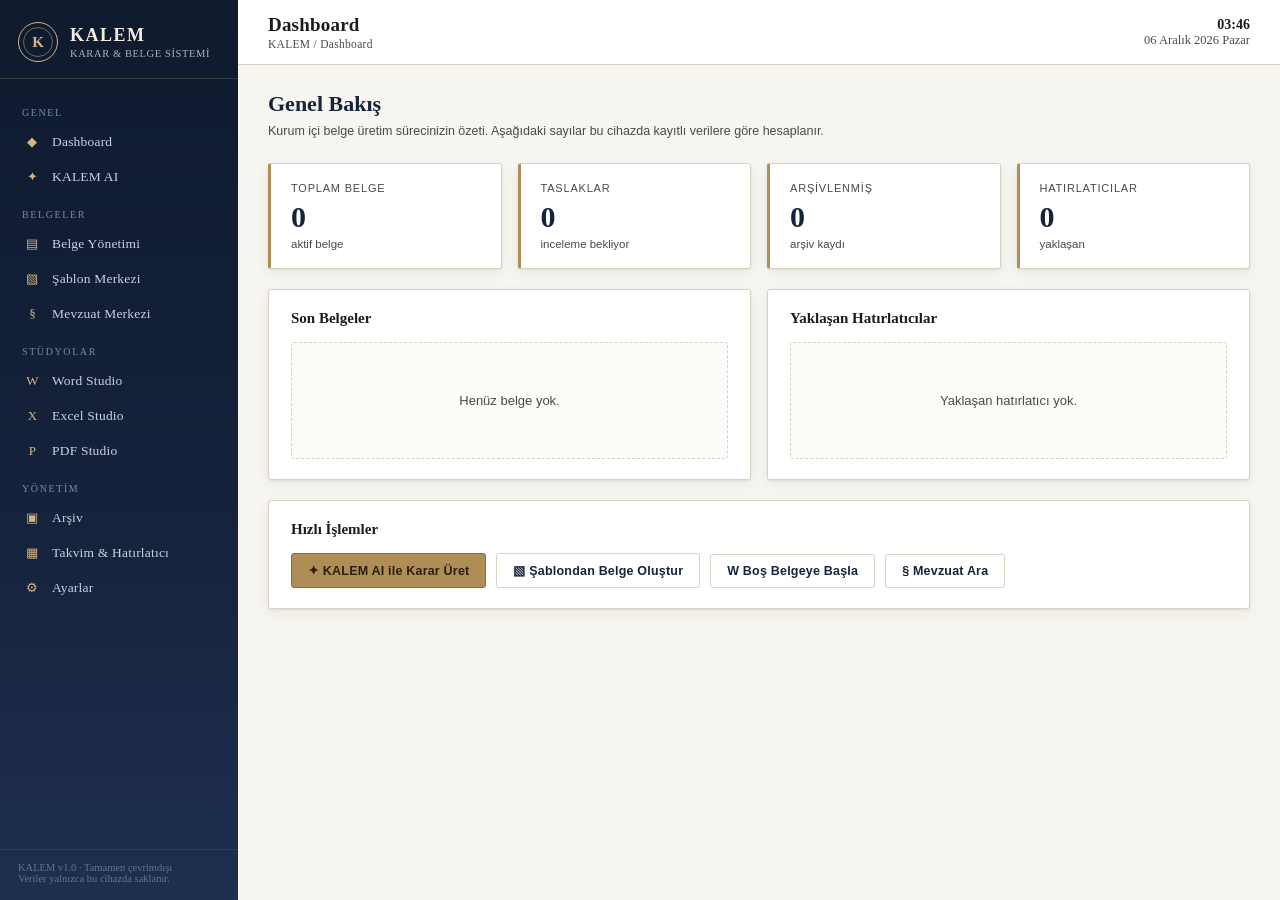
==== index.html @ 58a51b95 "Add files via upload" ====
<!DOCTYPE html>
<html lang="tr">
<head>
<meta charset="UTF-8">
<meta name="viewport" content="width=device-width, initial-scale=1.0">
<title>KALEM — Kurumsal Karar ve Belge Üretim Sistemi</title>
<link rel="stylesheet" href="style.css">
</head>
<body>

<div id="app">
  <aside id="sidebar">
    <div class="brand">
      <div class="seal">K</div>
      <div class="brand-text">
        <div class="name">KALEM</div>
        <div class="sub">KARAR &amp; BELGE SİSTEMİ</div>
      </div>
    </div>
    <nav class="menu" id="menuNav">
      <div class="menu-group-label">Genel</div>
      <div class="menu-item" data-target="dashboard"><span class="ico">◆</span> Dashboard</div>
      <div class="menu-item" data-target="ai"><span class="ico">✦</span> KALEM AI</div>
      <div class="menu-group-label">Belgeler</div>
      <div class="menu-item" data-target="documents"><span class="ico">▤</span> Belge Yönetimi</div>
      <div class="menu-item" data-target="templates"><span class="ico">▧</span> Şablon Merkezi</div>
      <div class="menu-item" data-target="mevzuat"><span class="ico">§</span> Mevzuat Merkezi</div>
      <div class="menu-group-label">Stüdyolar</div>
      <div class="menu-item" data-target="word"><span class="ico">W</span> Word Studio</div>
      <div class="menu-item" data-target="excel"><span class="ico">X</span> Excel Studio</div>
      <div class="menu-item" data-target="pdf"><span class="ico">P</span> PDF Studio</div>
      <div class="menu-group-label">Yönetim</div>
      <div class="menu-item" data-target="archive"><span class="ico">▣</span> Arşiv</div>
      <div class="menu-item" data-target="calendar"><span class="ico">▦</span> Takvim &amp; Hatırlatıcı</div>
      <div class="menu-item" data-target="settings"><span class="ico">⚙</span> Ayarlar</div>
    </nav>
    <div class="sidebar-foot">KALEM v1.0 · Tamamen çevrimdışı<br>Veriler yalnızca bu cihazda saklanır.</div>
  </aside>

  <div id="main">
    <div id="topbar">
      <div style="display:flex; align-items:center; gap:12px;">
        <button class="hamburger" id="hamburgerBtn">☰</button>
        <div>
          <h1 id="pageTitle">Dashboard</h1>
          <div class="breadcrumb" id="pageBreadcrumb">KALEM / Dashboard</div>
        </div>
      </div>
      <div class="topbar-right">
        <div class="clock"><b id="clockTime">--:--</b><span id="clockDate">--</span></div>
      </div>
    </div>

    <div id="content">

      <!-- DASHBOARD -->
      <section class="section active" id="sec-dashboard">
        <h2 class="section-title">Genel Bakış</h2>
        <p class="section-desc">Kurum içi belge üretim sürecinizin özeti. Aşağıdaki sayılar bu cihazda kayıtlı verilere göre hesaplanır.</p>
        <div class="grid grid-4" id="dashStats"></div>

        <div class="grid grid-2" style="margin-top:20px; align-items:start;">
          <div class="card card-pad">
            <h3 style="margin-top:0; font-size:15px;">Son Belgeler</h3>
            <div id="dashRecentDocs"></div>
          </div>
          <div class="card card-pad">
            <h3 style="margin-top:0; font-size:15px;">Yaklaşan Hatırlatıcılar</h3>
            <div id="dashReminders"></div>
          </div>
        </div>

        <div class="card card-pad" style="margin-top:20px;">
          <h3 style="margin-top:0; font-size:15px;">Hızlı İşlemler</h3>
          <div class="toolbar" style="margin-bottom:0;">
            <button class="btn bronze" onclick="Router.go('ai')">✦ KALEM AI ile Karar Üret</button>
            <button class="btn secondary" onclick="Router.go('templates')">▧ Şablondan Belge Oluştur</button>
            <button class="btn secondary" onclick="Router.go('word')">W Boş Belgeye Başla</button>
            <button class="btn secondary" onclick="Router.go('mevzuat')">§ Mevzuat Ara</button>
          </div>
        </div>
      </section>

      <!-- KALEM AI -->
      <section class="section" id="sec-ai">
        <h2 class="section-title">✦ KALEM AI — Karar Motoru</h2>
        <p class="section-desc">Olayı kısaca tarif edin. KALEM AI, olaya uygun belge türünü, ilgili mevzuat maddelerini ve gerekçeli taslak metni öneri olarak sunar. Üretilen taslak her zaman yetkili personel tarafından incelenip onaylanmalıdır.</p>

        <div class="card kalem-ai-box">
          <div class="field">
            <label class="field-label">Olay / durum tarifi</label>
            <textarea class="input" id="aiInput" rows="4" placeholder="Örn: Hükümlü kuruma ait çamaşırhanede disiplin talimatına uymadı ve görevliye sözlü olarak hakaret etti."></textarea>
          </div>
          <div class="grid grid-2">
            <div class="field">
              <label class="field-label">İlgili kişi / hükümlü-hükümlü adayı adı (opsiyonel)</label>
              <input class="input" id="aiPersonName" placeholder="Ad Soyad">
            </div>
            <div class="field">
              <label class="field-label">Kurum / birim</label>
              <input class="input" id="aiKurum" placeholder="Örn: ... T Tipi Kapalı Ceza İnfaz Kurumu">
            </div>
          </div>
          <button class="btn bronze" onclick="KalemAI.analyze()">✦ Analiz Et ve Karar Üret</button>

          <div id="aiResult" class="kalem-ai-result" style="display:none;"></div>
        </div>
      </section>

      <!-- DOCUMENTS -->
      <section class="section" id="sec-documents">
        <h2 class="section-title">▤ Belge Yönetimi</h2>
        <p class="section-desc">Tüm oluşturulan belgeleri buradan görüntüleyin, düzenleyin, arşivleyin veya silin.</p>
        <div class="toolbar">
          <input class="input" id="docSearch" placeholder="Belge ara (başlık, kişi, tür)...">
          <select class="input" id="docFilterType" style="max-width:200px;">
            <option value="">Tüm türler</option>
            <option value="Dilekçe">Dilekçe</option>
            <option value="Üst Yazı">Üst Yazı</option>
            <option value="Karar">Karar</option>
            <option value="Tutanak">Tutanak</option>
            <option value="Rapor">Rapor</option>
          </select>
          <button class="btn bronze" onclick="Docs.newBlank()">+ Yeni Belge</button>
        </div>
        <div class="card">
          <table class="data-table" id="docTable">
            <thead><tr><th>Başlık</th><th>Tür</th><th>Kişi</th><th>Tarih</th><th>Durum</th><th></th></tr></thead>
            <tbody id="docTableBody"></tbody>
          </table>
          <div id="docEmpty" class="empty-state" style="display:none; margin:20px;">
            <div class="big">▤</div>
            Henüz belge oluşturulmadı.<br>
            <button class="btn bronze" style="margin-top:14px;" onclick="Docs.newBlank()">İlk belgeyi oluştur</button>
          </div>
        </div>
      </section>

      <!-- TEMPLATES -->
      <section class="section" id="sec-templates">
        <h2 class="section-title">▧ Şablon Merkezi</h2>
        <p class="section-desc">Kurum standartlarına uygun hazır belge şablonları. Bir şablon seçtiğinizde Word Studio'da düzenlemeye hazır hale gelir.</p>
        <div class="tag-row" id="tmplCategoryRow"></div>
        <div class="grid grid-3" id="tmplGrid"></div>
      </section>

      <!-- MEVZUAT -->
      <section class="section" id="sec-mevzuat">
        <h2 class="section-title">§ Mevzuat Merkezi</h2>
        <p class="section-desc">CTE ve denetimli serbestlik uygulamalarında sık başvurulan kanun ve yönetmelik maddeleri. Arama kutusuna anahtar kelime yazın.</p>
        <div class="toolbar">
          <input class="input" id="lawSearch" placeholder="Mevzuat ara (madde, konu, kanun no)...">
        </div>
        <div id="lawList"></div>
      </section>

      <!-- WORD STUDIO -->
      <section class="section" id="sec-word">
        <h2 class="section-title">W Word Studio</h2>
        <p class="section-desc">Belge içeriğinizi biçimlendirin. ".doc" olarak dışa aktardığınızda dosya Microsoft Word ile doğrudan açılır.</p>
        <div class="toolbar">
          <input class="input" id="wordTitle" placeholder="Belge başlığı" style="max-width:320px;">
          <select class="input" id="wordDocType" style="max-width:170px;">
            <option>Dilekçe</option><option>Üst Yazı</option><option>Karar</option><option>Tutanak</option><option>Rapor</option><option>Diğer</option>
          </select>
          <button class="btn secondary" onclick="WordStudio.save()">💾 Kaydet</button>
          <button class="btn secondary" onclick="WordStudio.exportDoc()">⇩ .doc indir</button>
          <button class="btn secondary" onclick="window.print()">🖶 Yazdır / PDF</button>
        </div>
        <div class="editor-page-wrap">
          <div class="editor-toolbar">
            <button onclick="WordStudio.cmd('bold')" title="Kalın"><b>K</b></button>
            <button onclick="WordStudio.cmd('italic')" title="İtalik"><i>İ</i></button>
            <button onclick="WordStudio.cmd('underline')" title="Altı çizili"><u>A</u></button>
            <div class="sep"></div>
            <button onclick="WordStudio.cmd('justifyLeft')" title="Sola yasla">◧</button>
            <button onclick="WordStudio.cmd('justifyCenter')" title="Ortala">▣</button>
            <button onclick="WordStudio.cmd('justifyRight')" title="Sağa yasla">◨</button>
            <button onclick="WordStudio.cmd('justifyFull')" title="İki yana yasla">☰</button>
            <div class="sep"></div>
            <button onclick="WordStudio.block('h2')" title="Başlık">H</button>
            <button onclick="WordStudio.block('p')" title="Paragraf">¶</button>
            <button onclick="WordStudio.cmd('insertUnorderedList')" title="Madde işareti">•</button>
            <button onclick="WordStudio.cmd('insertOrderedList')" title="Numaralı liste">1.</button>
            <div class="sep"></div>
            <button onclick="WordStudio.clearFormat()" title="Biçimi temizle">⨯</button>
          </div>
          <div id="wordEditor" contenteditable="true"></div>
        </div>
      </section>

      <!-- EXCEL STUDIO -->
      <section class="section" id="sec-excel">
        <h2 class="section-title">X Excel Studio</h2>
        <p class="section-desc">Basit tablo/çizelge oluşturun; CSV veya Excel (.xls) olarak dışa aktarın.</p>
        <div class="toolbar">
          <input class="input" id="excelTitle" placeholder="Tablo adı" style="max-width:260px;">
          <button class="btn secondary" onclick="ExcelStudio.addRow()">+ Satır</button>
          <button class="btn secondary" onclick="ExcelStudio.addCol()">+ Sütun</button>
          <button class="btn secondary" onclick="ExcelStudio.removeRow()">− Satır</button>
          <button class="btn secondary" onclick="ExcelStudio.removeCol()">− Sütun</button>
          <button class="btn secondary" onclick="ExcelStudio.exportCsv()">⇩ CSV indir</button>
          <button class="btn secondary" onclick="ExcelStudio.exportXls()">⇩ Excel (.xls) indir</button>
        </div>
        <div class="card card-pad" style="overflow-x:auto;">
          <table id="excelGrid"></table>
        </div>
      </section>

      <!-- PDF STUDIO -->
      <section class="section" id="sec-pdf">
        <h2 class="section-title">P PDF Studio</h2>
        <p class="section-desc">Kayıtlı bir belgeyi seçip PDF önizleme yapın; tarayıcının "Yazdır → PDF olarak kaydet" seçeneğiyle dışa aktarın (internet gerekmez).</p>
        <div class="toolbar">
          <select class="input" id="pdfDocSelect" style="max-width:340px;"></select>
          <button class="btn secondary" onclick="PdfStudio.load()">Önizle</button>
          <button class="btn bronze" onclick="window.print()">🖶 Yazdır / PDF Olarak Kaydet</button>
        </div>
        <div class="editor-page-wrap">
          <div id="pdfPreview" style="min-height:520px; background:#fff; border:1px solid var(--line); padding:50px 60px; box-shadow:var(--shadow); line-height:1.85; font-size:14.5px;">
            <div class="empty-state">Önizlemek için yukarıdan bir belge seçin.</div>
          </div>
        </div>
      </section>

      <!-- ARCHIVE -->
      <section class="section" id="sec-archive">
        <h2 class="section-title">▣ Arşiv</h2>
        <p class="section-desc">Arşivlenen belgeler burada saklanır. Gerektiğinde geri yükleyebilir veya kalıcı olarak silebilirsiniz.</p>
        <div class="card">
          <table class="data-table">
            <thead><tr><th>Başlık</th><th>Tür</th><th>Arşiv Tarihi</th><th></th></tr></thead>
            <tbody id="archiveTableBody"></tbody>
          </table>
          <div id="archiveEmpty" class="empty-state" style="display:none; margin:20px;">
            <div class="big">▣</div> Arşivde belge bulunmuyor.
          </div>
        </div>
      </section>

      <!-- CALENDAR -->
      <section class="section" id="sec-calendar">
        <h2 class="section-title">▦ Takvim &amp; Hatırlatıcılar</h2>
        <p class="section-desc">Süreli işler, duruşma/görüşme tarihleri ve teslim süreleri için hatırlatıcı oluşturun.</p>
        <div class="grid grid-2" style="align-items:start;">
          <div class="card card-pad">
            <div class="toolbar" style="justify-content:space-between;">
              <button class="btn secondary small" onclick="Calendar.shiftMonth(-1)">‹ Önceki</button>
              <h3 id="calMonthLabel" style="margin:0; font-size:15px;"></h3>
              <button class="btn secondary small" onclick="Calendar.shiftMonth(1)">Sonraki ›</button>
            </div>
            <div class="cal-grid" id="calDayLabels"></div>
            <div class="cal-grid" id="calGrid" style="margin-top:6px;"></div>
          </div>
          <div class="card card-pad">
            <div class="toolbar" style="justify-content:space-between;">
              <h3 style="margin:0; font-size:15px;">Hatırlatıcılar</h3>
              <button class="btn bronze small" onclick="Calendar.openNew()">+ Yeni</button>
            </div>
            <div id="reminderList"></div>
          </div>
        </div>
      </section>

      <!-- SETTINGS -->
      <section class="section" id="sec-settings">
        <h2 class="section-title">⚙ Ayarlar</h2>
        <p class="section-desc">Kurum bilgileri, veri yedekleme ve geri yükleme işlemleri. Tüm veriler yalnızca bu tarayıcıda (localStorage) tutulur; internete hiçbir veri gönderilmez.</p>

        <div class="grid grid-2" style="align-items:start;">
          <div class="card card-pad">
            <h3 style="margin-top:0; font-size:15px;">Kurum ve Personel Bilgileri</h3>
            <div class="field"><label class="field-label">Kurum Adı</label><input class="input" id="setKurumAdi"></div>
            <div class="field"><label class="field-label">Personel Adı Soyadı</label><input class="input" id="setPersonelAdi"></div>
            <div class="field"><label class="field-label">Sicil / Unvan</label><input class="input" id="setSicil"></div>
            <button class="btn bronze" onclick="Settings.save()">Kaydet</button>
          </div>
          <div class="card card-pad">
            <h3 style="margin-top:0; font-size:15px;">Veri Yönetimi</h3>
            <p class="section-desc" style="margin-bottom:14px;">Tüm belgeler, şablonlar ve hatırlatıcılar tek bir JSON dosyası olarak yedeklenebilir.</p>
            <div class="toolbar" style="margin-bottom:10px;">
              <button class="btn secondary" onclick="Settings.exportBackup()">⇩ Yedek Al (JSON)</button>
              <button class="btn secondary" onclick="document.getElementById('restoreFile').click()">⇧ Yedekten Geri Yükle</button>
              <input type="file" id="restoreFile" accept="application/json" style="display:none" onchange="Settings.importBackup(event)">
            </div>
            <button class="btn danger" onclick="Settings.clearAll()">Tüm Verileri Sil</button>
          </div>
        </div>
      </section>

    </div>
  </div>
</div>

<!-- MODALS -->
<div class="modal-overlay" id="modalOverlay">
  <div class="modal" id="modalBox">
    <div class="modal-head">
      <h3 id="modalTitle">Başlık</h3>
      <button class="modal-close" onclick="Modal.close()">×</button>
    </div>
    <div class="modal-body" id="modalBody"></div>
    <div class="modal-foot" id="modalFoot"></div>
  </div>
</div>

<div id="toast"></div>

<script src="app.js"></script>
</body>
</html>
---- style.css ----
:root{
  --navy-950:#0f1a2e;
  --navy-900:#16233d;
  --navy-800:#1e2f4f;
  --navy-700:#2a3f66;
  --bronze:#b08d57;
  --bronze-light:#d4b483;
  --bronze-dark:#8a6d3f;
  --paper:#f7f5ef;
  --paper-dark:#ece7db;
  --ink:#1c1c1e;
  --ink-soft:#4a4a4d;
  --line:#d8d2c2;
  --green:#3f6b4d;
  --red:#9c3b3b;
  --amber:#a67c2e;
  --radius:3px;
  --shadow:0 1px 2px rgba(15,26,46,.08), 0 4px 14px rgba(15,26,46,.06);
}
*{box-sizing:border-box;}
html,body{height:100%;}
body{
  margin:0;
  font-family:"Georgia","Times New Roman",serif;
  background:var(--paper);
  color:var(--ink);
  font-size:15px;
  -webkit-font-smoothing:antialiased;
}
.sans{font-family:-apple-system,"Segoe UI",Roboto,Arial,sans-serif;}
button, input, select, textarea{font-family:inherit;}

/* ---------- layout ---------- */
#app{display:flex; min-height:100vh;}

/* watermark texture on main paper areas */
.watermark{
  background-image:
    repeating-linear-gradient(135deg, rgba(176,141,87,0.035) 0px, rgba(176,141,87,0.035) 1px, transparent 1px, transparent 22px);
}

/* ---------- sidebar ---------- */
#sidebar{
  width:238px;
  min-width:238px;
  background:linear-gradient(180deg, var(--navy-950), var(--navy-900) 60%, var(--navy-800));
  color:#e9e4d6;
  display:flex;
  flex-direction:column;
  position:sticky;
  top:0;
  height:100vh;
  overflow-y:auto;
}
.brand{
  padding:22px 18px 16px;
  display:flex;
  align-items:center;
  gap:12px;
  border-bottom:1px solid rgba(212,180,131,.18);
}
.seal{
  width:40px;height:40px;border-radius:50%;
  border:1.5px solid var(--bronze-light);
  display:flex;align-items:center;justify-content:center;
  font-family:"Georgia",serif;
  font-weight:700;
  font-size:15px;
  color:var(--bronze-light);
  position:relative;
  flex-shrink:0;
}
.seal::before{
  content:"";
  position:absolute; inset:4px;
  border:1px solid rgba(212,180,131,.5);
  border-radius:50%;
}
.brand-text .name{font-size:18px; letter-spacing:1.5px; font-weight:700; color:#f2ede0;}
.brand-text .sub{font-family:inherit; font-size:10.5px; letter-spacing:.6px; color:#a8b3c4; margin-top:2px;}

nav.menu{padding:14px 10px; flex:1; overflow-y:auto;}
.menu-group-label{
  font-family:inherit; font-size:10px; letter-spacing:1.6px; text-transform:uppercase;
  color:#7c8aa0; padding:14px 12px 6px;
}
.menu-item{
  display:flex; align-items:center; gap:11px;
  padding:9px 12px; margin:1px 0;
  border-radius:var(--radius);
  color:#c9d1e0; text-decoration:none; cursor:pointer;
  font-size:13.5px; letter-spacing:.2px;
  border-left:2px solid transparent;
  transition:background .12s, color .12s;
}
.menu-item .ico{width:17px; text-align:center; flex-shrink:0; color:var(--bronze-light); font-size:13px;}
.menu-item:hover{background:rgba(212,180,131,.08); color:#f2ede0;}
.menu-item.active{background:rgba(212,180,131,.14); color:#f7f0dd; border-left-color:var(--bronze);}
.sidebar-foot{
  padding:12px 18px 16px; font-size:10.5px; color:#66738a; border-top:1px solid rgba(212,180,131,.12);
}

/* ---------- main ---------- */
#main{flex:1; min-width:0; display:flex; flex-direction:column;}
#topbar{
  background:#fff; border-bottom:1px solid var(--line);
  padding:14px 30px; display:flex; align-items:center; justify-content:space-between;
  position:sticky; top:0; z-index:20;
}
#topbar h1{font-size:19px; margin:0; font-weight:700; letter-spacing:.2px;}
#topbar .breadcrumb{font-size:11.5px; color:var(--ink-soft); letter-spacing:.3px; margin-top:2px;}
.topbar-right{display:flex; align-items:center; gap:14px;}
.clock{font-family:inherit; font-size:12.5px; color:var(--ink-soft); text-align:right;}
.clock b{display:block; color:var(--ink); font-size:14px;}

#content{padding:26px 30px 60px; flex:1;}

.section{display:none;}
.section.active{display:block; animation:fadeIn .18s ease;}
@keyframes fadeIn{from{opacity:0; transform:translateY(4px);} to{opacity:1; transform:none;}}

/* ---------- shared components ---------- */
.card{
  background:#fff; border:1px solid var(--line); border-radius:var(--radius);
  box-shadow:var(--shadow);
}
.card-pad{padding:20px 22px;}
.grid{display:grid; gap:16px;}
.grid-4{grid-template-columns:repeat(4,1fr);}
.grid-3{grid-template-columns:repeat(3,1fr);}
.grid-2{grid-template-columns:repeat(2,1fr);}
@media(max-width:1100px){.grid-4{grid-template-columns:repeat(2,1fr);} .grid-3{grid-template-columns:repeat(2,1fr);}}
@media(max-width:720px){.grid-4,.grid-3,.grid-2{grid-template-columns:1fr;} #sidebar{position:fixed; z-index:50; transform:translateX(-100%); transition:transform .2s;} #sidebar.open{transform:none;} #content{padding:18px;}}

.stat-card{padding:18px 20px; border-left:3px solid var(--bronze);}
.stat-card .label{font-family:sans-serif; font-size:11px; letter-spacing:.8px; text-transform:uppercase; color:var(--ink-soft);}
.stat-card .num{font-size:30px; font-weight:700; margin-top:6px; color:var(--navy-900);}
.stat-card .sub{font-family:sans-serif; font-size:11.5px; color:var(--ink-soft); margin-top:4px;}

h2.section-title{
  font-size:22px; margin:0 0 4px; font-weight:700; color:var(--navy-900);
  display:flex; align-items:center; gap:10px;
}
.section-desc{font-family:sans-serif; font-size:12.5px; color:var(--ink-soft); margin:0 0 22px; max-width:760px; line-height:1.6;}

.btn{
  font-family:sans-serif; font-size:12.5px; font-weight:600; letter-spacing:.2px;
  padding:9px 16px; border-radius:var(--radius); border:1px solid var(--navy-900);
  background:var(--navy-900); color:#f2ede0; cursor:pointer;
  display:inline-flex; align-items:center; gap:7px;
}
.btn:hover{background:var(--navy-800);}
.btn.secondary{background:#fff; color:var(--navy-900); border-color:var(--line);}
.btn.secondary:hover{background:var(--paper-dark);}
.btn.bronze{background:var(--bronze); border-color:var(--bronze-dark); color:#2a1f0f;}
.btn.bronze:hover{background:var(--bronze-dark); color:#fff;}
.btn.danger{background:#fff; color:var(--red); border-color:#e2c4c4;}
.btn.danger:hover{background:#fbeded;}
.btn.small{padding:5px 10px; font-size:11.5px;}
.btn:disabled{opacity:.45; cursor:not-allowed;}

.input, select.input, textarea.input{
  width:100%; padding:9px 11px; border:1px solid var(--line); border-radius:var(--radius);
  font-family:sans-serif; font-size:13px; background:#fff; color:var(--ink);
}
textarea.input{resize:vertical; line-height:1.55;}
label.field-label{font-family:sans-serif; font-size:11.5px; font-weight:600; color:var(--ink-soft); display:block; margin-bottom:5px; letter-spacing:.2px;}
.field{margin-bottom:14px;}

table.data-table{width:100%; border-collapse:collapse; font-family:sans-serif; font-size:12.8px;}
table.data-table th{
  text-align:left; padding:10px 12px; background:var(--paper-dark); color:var(--ink-soft);
  font-size:10.5px; letter-spacing:.6px; text-transform:uppercase; border-bottom:1px solid var(--line);
}
table.data-table td{padding:10px 12px; border-bottom:1px solid var(--line); vertical-align:top;}
table.data-table tr:hover td{background:#fbf9f3;}
.badge{
  display:inline-block; padding:2px 9px; border-radius:20px; font-size:10.5px; font-family:sans-serif;
  font-weight:600; letter-spacing:.3px;
}
.badge.type{background:#eef1f6; color:var(--navy-800);}
.badge.status-taslak{background:#f4ecd8; color:var(--amber);}
.badge.status-tamam{background:#e6f0e9; color:var(--green);}
.badge.status-arsiv{background:#eee; color:#777;}

.toolbar{display:flex; gap:10px; align-items:center; flex-wrap:wrap; margin-bottom:18px;}
.toolbar .input{max-width:260px;}

.empty-state{
  text-align:center; padding:50px 20px; color:var(--ink-soft); font-family:sans-serif; font-size:13px;
  border:1px dashed var(--line); border-radius:var(--radius); background:#fcfbf7;
}
.empty-state .big{font-size:34px; margin-bottom:10px; color:var(--bronze);}

/* modal */
.modal-overlay{
  display:none; position:fixed; inset:0; background:rgba(15,26,46,.55); z-index:100;
  align-items:flex-start; justify-content:center; padding:40px 20px; overflow-y:auto;
}
.modal-overlay.open{display:flex;}
.modal{
  background:#fff; border-radius:var(--radius); width:100%; max-width:640px;
  box-shadow:0 20px 60px rgba(0,0,0,.3); animation:fadeIn .16s ease;
}
.modal.wide{max-width:900px;}
.modal-head{padding:18px 22px; border-bottom:1px solid var(--line); display:flex; justify-content:space-between; align-items:center;}
.modal-head h3{margin:0; font-size:16.5px;}
.modal-close{cursor:pointer; font-size:20px; color:var(--ink-soft); background:none; border:none; line-height:1;}
.modal-body{padding:22px; max-height:70vh; overflow-y:auto;}
.modal-foot{padding:16px 22px; border-top:1px solid var(--line); display:flex; justify-content:flex-end; gap:10px;}

.tag-row{display:flex; gap:7px; flex-wrap:wrap; margin-bottom:16px;}
.tag-pill{
  font-family:sans-serif; font-size:11.5px; padding:5px 12px; border-radius:20px; cursor:pointer;
  border:1px solid var(--line); background:#fff; color:var(--ink-soft);
}
.tag-pill.active{background:var(--navy-900); color:#f2ede0; border-color:var(--navy-900);}

.tmpl-card{padding:16px 18px; cursor:pointer; transition:transform .1s, box-shadow .1s;}
.tmpl-card:hover{transform:translateY(-2px); box-shadow:0 6px 18px rgba(15,26,46,.12);}
.tmpl-card .cat{font-family:sans-serif; font-size:10px; letter-spacing:.6px; text-transform:uppercase; color:var(--bronze-dark); font-weight:700;}
.tmpl-card h4{margin:6px 0 5px; font-size:14.5px;}
.tmpl-card p{font-family:sans-serif; font-size:11.8px; color:var(--ink-soft); margin:0; line-height:1.5;}

.law-card{padding:15px 18px; margin-bottom:10px;}
.law-card .law-title{font-weight:700; font-size:13.5px; color:var(--navy-900);}
.law-card .law-meta{font-family:sans-serif; font-size:10.8px; color:var(--bronze-dark); margin:3px 0 8px; letter-spacing:.3px;}
.law-card .law-text{font-size:13px; line-height:1.7; color:var(--ink);}

/* Word studio */
#wordEditor{
  min-height:520px; background:#fff; border:1px solid var(--line); padding:50px 60px;
  box-shadow:var(--shadow); line-height:1.85; font-size:14.5px; outline:none;
}
#wordEditor:focus{border-color:var(--bronze);}
.editor-toolbar{
  display:flex; gap:4px; flex-wrap:wrap; padding:9px; background:var(--paper-dark);
  border:1px solid var(--line); border-bottom:none; border-radius:var(--radius) var(--radius) 0 0;
}
.editor-toolbar button{
  width:32px; height:30px; border:1px solid transparent; background:none; border-radius:var(--radius);
  cursor:pointer; font-size:13px; color:var(--navy-900); font-weight:700;
}
.editor-toolbar button:hover{background:#fff; border-color:var(--line);}
.editor-toolbar .sep{width:1px; background:var(--line); margin:3px 5px;}
.editor-page-wrap{max-width:820px; margin:0 auto;}

/* Excel studio */
#excelGrid{border-collapse:collapse; font-family:sans-serif; font-size:12.5px; background:#fff;}
#excelGrid td, #excelGrid th{border:1px solid var(--line); padding:0;}
#excelGrid th{background:var(--paper-dark); color:var(--ink-soft); font-size:10.5px; padding:6px 8px; min-width:100px;}
#excelGrid td input{
  width:100%; border:none; padding:6px 8px; font-family:sans-serif; font-size:12.5px;
  outline:none; background:transparent;
}
#excelGrid td input:focus{background:#fdf6e3;}
#excelGrid th.rownum{background:var(--navy-900); color:#f2ede0; text-align:center; min-width:34px;}

/* calendar */
.cal-grid{display:grid; grid-template-columns:repeat(7,1fr); gap:6px;}
.cal-day-label{font-family:sans-serif; font-size:10.5px; text-align:center; color:var(--ink-soft); padding:4px 0; text-transform:uppercase; letter-spacing:.5px;}
.cal-cell{
  min-height:78px; border:1px solid var(--line); border-radius:var(--radius); padding:6px; background:#fff; cursor:pointer;
  font-family:sans-serif;
}
.cal-cell.empty{background:transparent; border:none; cursor:default;}
.cal-cell.today{border-color:var(--bronze); box-shadow:inset 0 0 0 1px var(--bronze);}
.cal-cell .d{font-size:12px; font-weight:700; color:var(--ink-soft);}
.cal-cell .evt{font-size:9.8px; background:var(--paper-dark); color:var(--navy-900); padding:1px 5px; border-radius:8px; margin-top:3px; display:block; overflow:hidden; white-space:nowrap; text-overflow:ellipsis;}

.reminder-row{display:flex; align-items:center; gap:12px; padding:11px 0; border-bottom:1px solid var(--line);}
.reminder-row .dot{width:8px; height:8px; border-radius:50%; background:var(--bronze); flex-shrink:0;}
.reminder-row .date{font-family:sans-serif; font-size:11px; color:var(--ink-soft); width:78px; flex-shrink:0;}
.reminder-row .txt{flex:1; font-size:13.5px;}

/* toast */
#toast{
  position:fixed; bottom:24px; right:24px; background:var(--navy-950); color:#f2ede0;
  padding:12px 18px; border-radius:var(--radius); font-family:sans-serif; font-size:12.8px;
  box-shadow:0 8px 24px rgba(0,0,0,.3); z-index:200; display:none; border-left:3px solid var(--bronze);
}
#toast.show{display:block; animation:fadeIn .18s ease;}

.kalem-ai-box{padding:26px 28px;}
.kalem-ai-result{margin-top:20px; padding-top:20px; border-top:1px dashed var(--line);}
.chip-line{display:flex; gap:8px; flex-wrap:wrap; margin:10px 0 4px;}
.chip{font-family:sans-serif; font-size:11px; background:var(--paper-dark); padding:4px 10px; border-radius:20px; color:var(--navy-900);}

.hamburger{display:none; background:none; border:none; font-size:20px; cursor:pointer; color:var(--navy-900);}
@media(max-width:720px){.hamburger{display:block;}}

@media print{
  #sidebar, #topbar, .toolbar, .editor-toolbar, .btn, #toast, .no-print{display:none !important;}
  #content{padding:0;}
  #main, #app{display:block;}
  #wordEditor{border:none; box-shadow:none; padding:0;}
  body{background:#fff;}
}
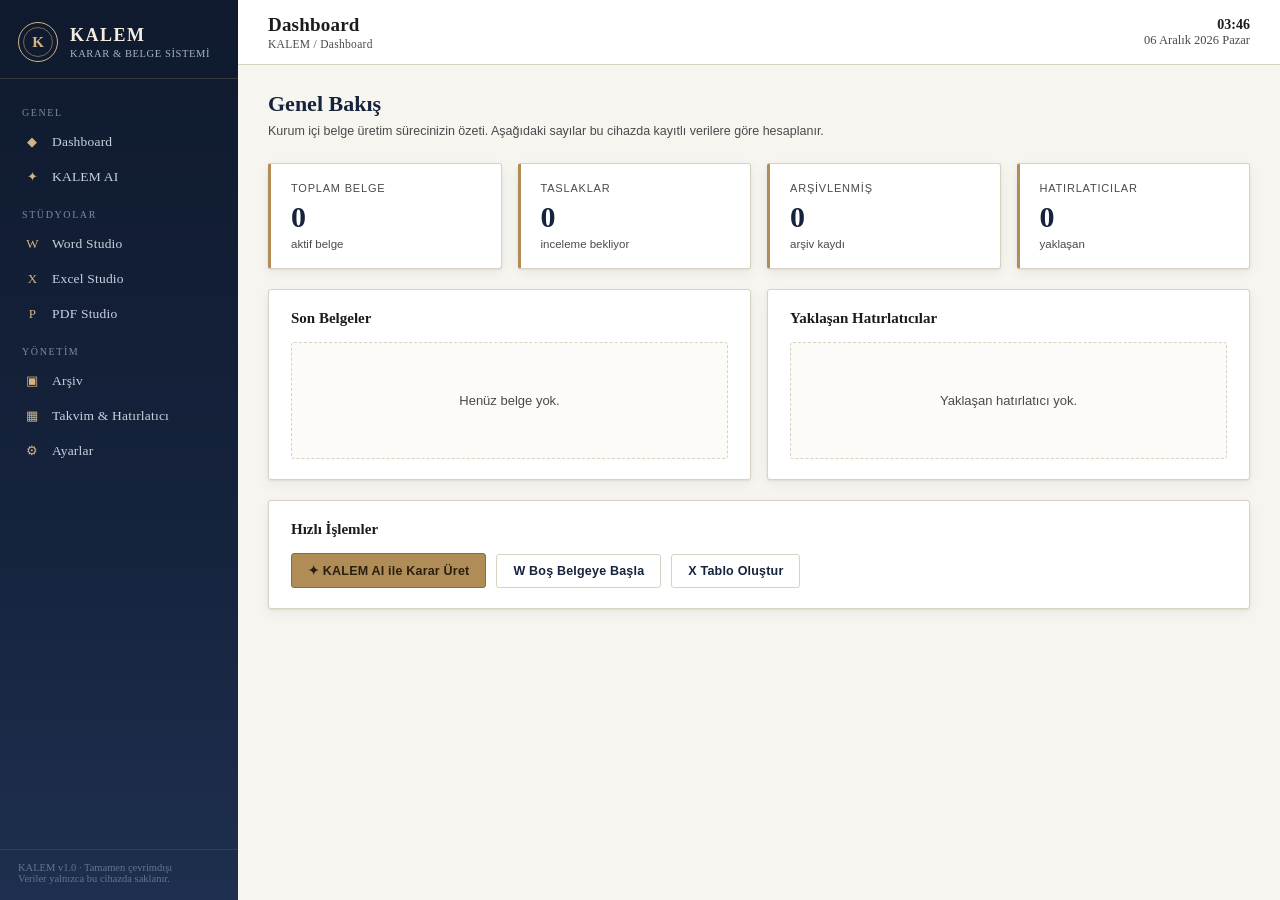
==== commit fc62f03d: "Add files via upload" ====
--- a/index.html
+++ b/index.html
@@ -21,10 +21,6 @@
       <div class="menu-group-label">Genel</div>
       <div class="menu-item" data-target="dashboard"><span class="ico">◆</span> Dashboard</div>
       <div class="menu-item" data-target="ai"><span class="ico">✦</span> KALEM AI</div>
-      <div class="menu-group-label">Belgeler</div>
-      <div class="menu-item" data-target="documents"><span class="ico">▤</span> Belge Yönetimi</div>
-      <div class="menu-item" data-target="templates"><span class="ico">▧</span> Şablon Merkezi</div>
-      <div class="menu-item" data-target="mevzuat"><span class="ico">§</span> Mevzuat Merkezi</div>
       <div class="menu-group-label">Stüdyolar</div>
       <div class="menu-item" data-target="word"><span class="ico">W</span> Word Studio</div>
       <div class="menu-item" data-target="excel"><span class="ico">X</span> Excel Studio</div>
@@ -74,9 +70,8 @@
           <h3 style="margin-top:0; font-size:15px;">Hızlı İşlemler</h3>
           <div class="toolbar" style="margin-bottom:0;">
             <button class="btn bronze" onclick="Router.go('ai')">✦ KALEM AI ile Karar Üret</button>
-            <button class="btn secondary" onclick="Router.go('templates')">▧ Şablondan Belge Oluştur</button>
             <button class="btn secondary" onclick="Router.go('word')">W Boş Belgeye Başla</button>
-            <button class="btn secondary" onclick="Router.go('mevzuat')">§ Mevzuat Ara</button>
+            <button class="btn secondary" onclick="Router.go('excel')">X Tablo Oluştur</button>
           </div>
         </div>
       </section>
@@ -101,57 +96,11 @@
               <input class="input" id="aiKurum" placeholder="Örn: ... T Tipi Kapalı Ceza İnfaz Kurumu">
             </div>
           </div>
-          <button class="btn bronze" onclick="KalemAI.analyze()">✦ Analiz Et ve Karar Üret</button>
+          <div class="chip-line" id="aiModeIndicator" style="margin-bottom:14px;"></div>
+          <button class="btn bronze" id="aiAnalyzeBtn" onclick="KalemAI.analyze()">✦ Analiz Et ve Karar Üret</button>
 
           <div id="aiResult" class="kalem-ai-result" style="display:none;"></div>
         </div>
-      </section>
-
-      <!-- DOCUMENTS -->
-      <section class="section" id="sec-documents">
-        <h2 class="section-title">▤ Belge Yönetimi</h2>
-        <p class="section-desc">Tüm oluşturulan belgeleri buradan görüntüleyin, düzenleyin, arşivleyin veya silin.</p>
-        <div class="toolbar">
-          <input class="input" id="docSearch" placeholder="Belge ara (başlık, kişi, tür)...">
-          <select class="input" id="docFilterType" style="max-width:200px;">
-            <option value="">Tüm türler</option>
-            <option value="Dilekçe">Dilekçe</option>
-            <option value="Üst Yazı">Üst Yazı</option>
-            <option value="Karar">Karar</option>
-            <option value="Tutanak">Tutanak</option>
-            <option value="Rapor">Rapor</option>
-          </select>
-          <button class="btn bronze" onclick="Docs.newBlank()">+ Yeni Belge</button>
-        </div>
-        <div class="card">
-          <table class="data-table" id="docTable">
-            <thead><tr><th>Başlık</th><th>Tür</th><th>Kişi</th><th>Tarih</th><th>Durum</th><th></th></tr></thead>
-            <tbody id="docTableBody"></tbody>
-          </table>
-          <div id="docEmpty" class="empty-state" style="display:none; margin:20px;">
-            <div class="big">▤</div>
-            Henüz belge oluşturulmadı.<br>
-            <button class="btn bronze" style="margin-top:14px;" onclick="Docs.newBlank()">İlk belgeyi oluştur</button>
-          </div>
-        </div>
-      </section>
-
-      <!-- TEMPLATES -->
-      <section class="section" id="sec-templates">
-        <h2 class="section-title">▧ Şablon Merkezi</h2>
-        <p class="section-desc">Kurum standartlarına uygun hazır belge şablonları. Bir şablon seçtiğinizde Word Studio'da düzenlemeye hazır hale gelir.</p>
-        <div class="tag-row" id="tmplCategoryRow"></div>
-        <div class="grid grid-3" id="tmplGrid"></div>
-      </section>
-
-      <!-- MEVZUAT -->
-      <section class="section" id="sec-mevzuat">
-        <h2 class="section-title">§ Mevzuat Merkezi</h2>
-        <p class="section-desc">CTE ve denetimli serbestlik uygulamalarında sık başvurulan kanun ve yönetmelik maddeleri. Arama kutusuna anahtar kelime yazın.</p>
-        <div class="toolbar">
-          <input class="input" id="lawSearch" placeholder="Mevzuat ara (madde, konu, kanun no)...">
-        </div>
-        <div id="lawList"></div>
       </section>
 
       <!-- WORD STUDIO -->
@@ -192,13 +141,18 @@
       <!-- EXCEL STUDIO -->
       <section class="section" id="sec-excel">
         <h2 class="section-title">X Excel Studio</h2>
-        <p class="section-desc">Basit tablo/çizelge oluşturun; CSV veya Excel (.xls) olarak dışa aktarın.</p>
+        <p class="section-desc">Basit tablo/çizelge oluşturun; CSV veya Excel (.xls) olarak dışa aktarın. Hazır şablonlardan başlayabilir veya kendi tablonuzu şablon olarak kaydedebilirsiniz.</p>
+
+        <h4 style="margin:0 0 8px;">Şablonlar</h4>
+        <div class="grid grid-3" id="excelTemplateGrid" style="margin-bottom:22px;"></div>
+
         <div class="toolbar">
           <input class="input" id="excelTitle" placeholder="Tablo adı" style="max-width:260px;">
           <button class="btn secondary" onclick="ExcelStudio.addRow()">+ Satır</button>
           <button class="btn secondary" onclick="ExcelStudio.addCol()">+ Sütun</button>
           <button class="btn secondary" onclick="ExcelStudio.removeRow()">− Satır</button>
           <button class="btn secondary" onclick="ExcelStudio.removeCol()">− Sütun</button>
+          <button class="btn bronze" onclick="ExcelStudio.saveAsTemplate()">✦ Şablon Olarak Kaydet</button>
           <button class="btn secondary" onclick="ExcelStudio.exportCsv()">⇩ CSV indir</button>
           <button class="btn secondary" onclick="ExcelStudio.exportXls()">⇩ Excel (.xls) indir</button>
         </div>
@@ -276,6 +230,26 @@
             <button class="btn bronze" onclick="Settings.save()">Kaydet</button>
           </div>
           <div class="card card-pad">
+            <h3 style="margin-top:0; font-size:15px;">Gerçek Yapay Zekâ Bağlantısı (Opsiyonel)</h3>
+            <p class="section-desc" style="margin-bottom:14px;">KALEM AI, burada bir API anahtarı tanımlarsanız gerçek bir dil modeli kullanarak taslak üretir. Anahtar yalnızca bu tarayıcıda saklanır, hiçbir sunucuya gönderilmez. İnternet yoksa veya anahtar boşsa sistem otomatik olarak offline kural motoruna döner.</p>
+            <div class="field">
+              <label class="field-label"><input type="checkbox" id="setAiEnabled" style="width:auto; margin-right:6px;"> Gerçek AI'ı etkinleştir (internet gerektirir)</label>
+            </div>
+            <div class="field">
+              <label class="field-label">Sağlayıcı</label>
+              <select class="input" id="setAiProvider" onchange="Settings.onProviderChange()">
+                <option value="gemini">Google Gemini — ücretsiz katman, anahtar: aistudio.google.com/apikey</option>
+                <option value="groq">Groq (Llama 3.3 70B) — ücretsiz katman, anahtar: console.groq.com/keys</option>
+              </select>
+            </div>
+            <div class="field"><label class="field-label" id="setAiKeyLabel">API Anahtarı</label><input class="input" type="password" id="setAiKey" placeholder="AIzaSy... veya gsk_..."></div>
+            <div class="toolbar" style="margin-bottom:0;">
+              <button class="btn bronze" onclick="Settings.save()">Kaydet</button>
+              <button class="btn secondary" onclick="AiEngine.testConnection()">Bağlantıyı Test Et</button>
+            </div>
+            <div id="aiTestResult" class="section-desc" style="margin-top:10px;"></div>
+          </div>
+          <div class="card card-pad">
             <h3 style="margin-top:0; font-size:15px;">Veri Yönetimi</h3>
             <p class="section-desc" style="margin-bottom:14px;">Tüm belgeler, şablonlar ve hatırlatıcılar tek bir JSON dosyası olarak yedeklenebilir.</p>
             <div class="toolbar" style="margin-bottom:10px;">
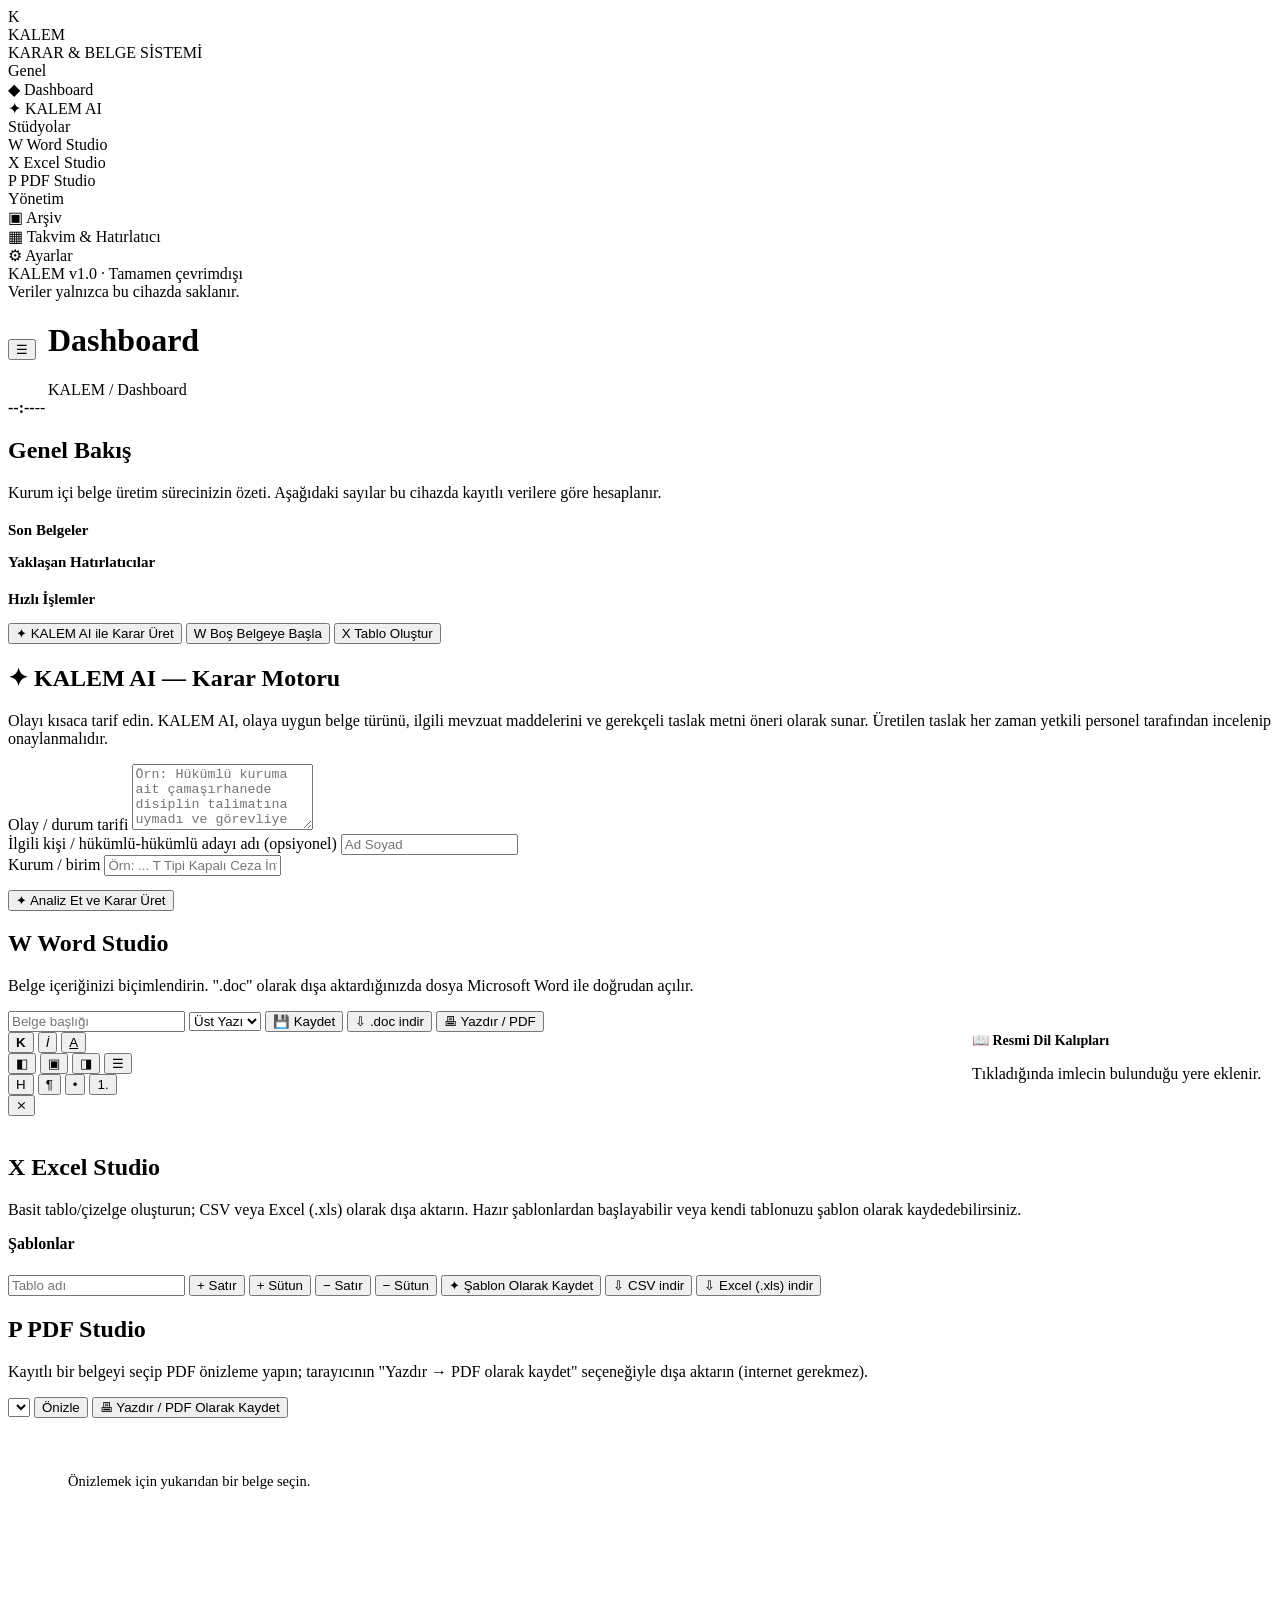
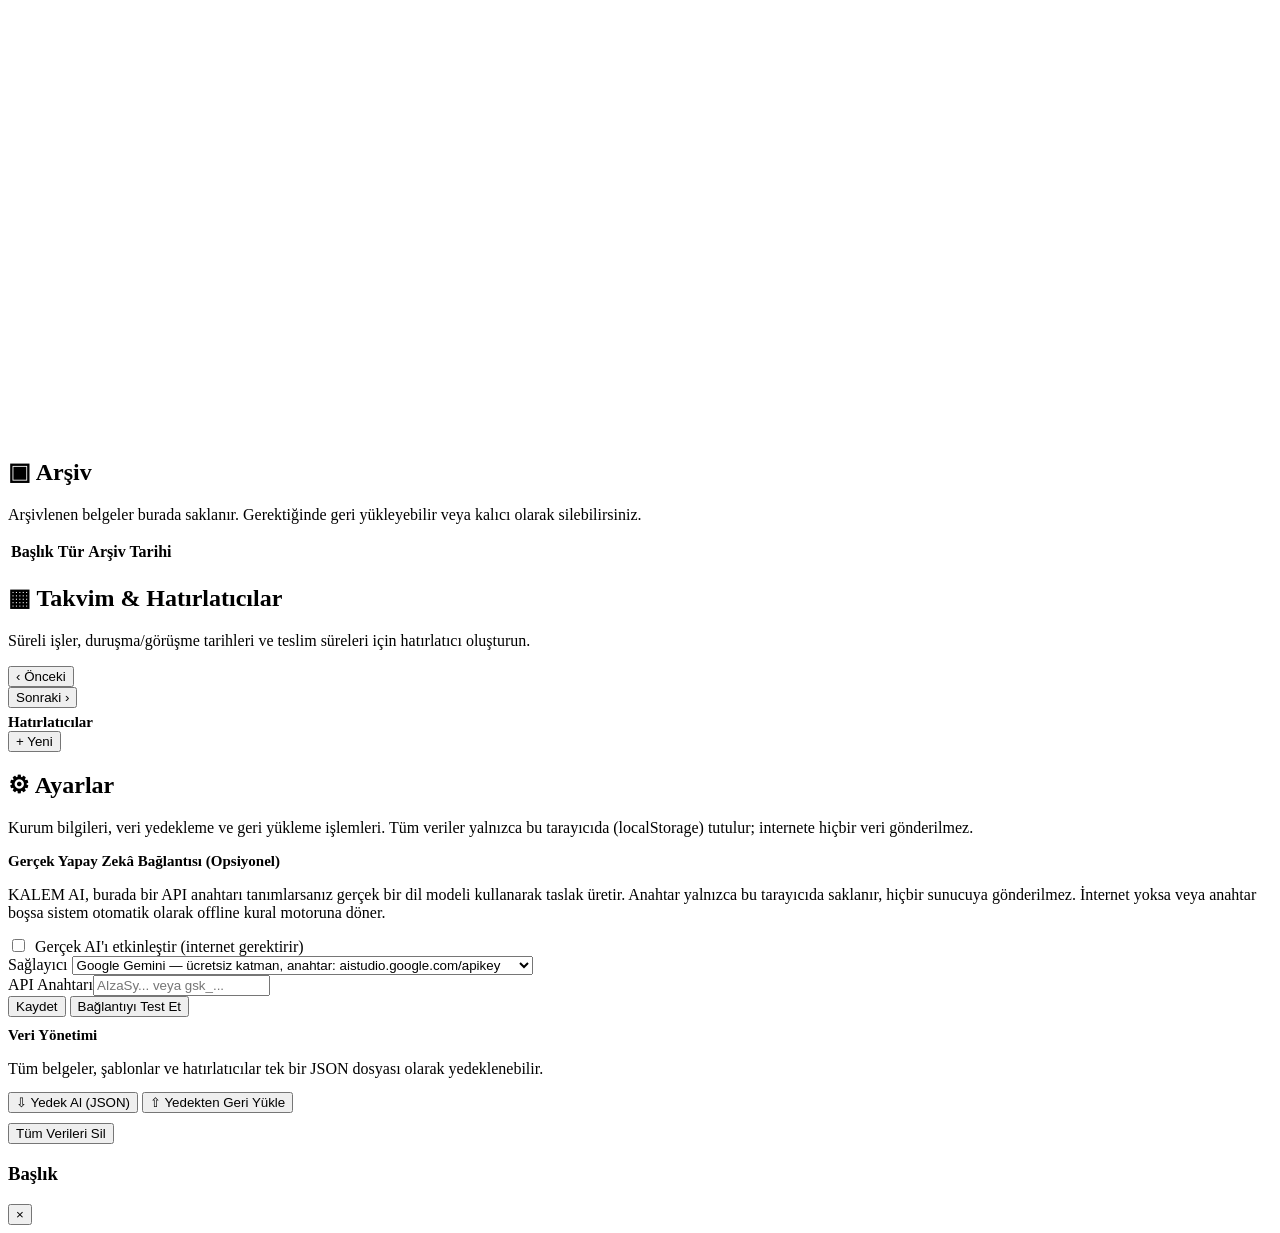
==== commit 9d02dea5: "Add files via upload" ====
--- a/index.html
+++ b/index.html
@@ -4,7 +4,7 @@
 <meta charset="UTF-8">
 <meta name="viewport" content="width=device-width, initial-scale=1.0">
 <title>KALEM — Kurumsal Karar ve Belge Üretim Sistemi</title>
-<link rel="stylesheet" href="style.css">
+<link rel="stylesheet" href="stil.css">
 </head>
 <body>
 
@@ -110,13 +110,14 @@
         <div class="toolbar">
           <input class="input" id="wordTitle" placeholder="Belge başlığı" style="max-width:320px;">
           <select class="input" id="wordDocType" style="max-width:170px;">
-            <option>Dilekçe</option><option>Üst Yazı</option><option>Karar</option><option>Tutanak</option><option>Rapor</option><option>Diğer</option>
+            <option>Üst Yazı</option><option>Karar</option><option>Tutanak</option><option>Rapor</option><option>Diğer</option>
           </select>
           <button class="btn secondary" onclick="WordStudio.save()">💾 Kaydet</button>
           <button class="btn secondary" onclick="WordStudio.exportDoc()">⇩ .doc indir</button>
           <button class="btn secondary" onclick="window.print()">🖶 Yazdır / PDF</button>
         </div>
-        <div class="editor-page-wrap">
+        <div style="display:flex; gap:20px; align-items:flex-start; flex-wrap:wrap;">
+        <div class="editor-page-wrap" style="flex:1; min-width:340px;">
           <div class="editor-toolbar">
             <button onclick="WordStudio.cmd('bold')" title="Kalın"><b>K</b></button>
             <button onclick="WordStudio.cmd('italic')" title="İtalik"><i>İ</i></button>
@@ -136,7 +137,15 @@
           </div>
           <div id="wordEditor" contenteditable="true"></div>
         </div>
-      </section>
+
+        <div class="card card-pad" id="phrasePanel" style="width:300px; flex-shrink:0; max-height:640px; overflow-y:auto;">
+          <h4 style="margin:0 0 10px; font-size:14px;">📖 Resmi Dil Kalıpları</h4>
+          <p class="section-desc" style="margin-bottom:12px;">Tıkladığında imlecin bulunduğu yere eklenir.</p>
+          <div id="phraseList"></div>
+        </div>
+        </div>
+      </section>
+
 
       <!-- EXCEL STUDIO -->
       <section class="section" id="sec-excel">
@@ -223,13 +232,6 @@
 
         <div class="grid grid-2" style="align-items:start;">
           <div class="card card-pad">
-            <h3 style="margin-top:0; font-size:15px;">Kurum ve Personel Bilgileri</h3>
-            <div class="field"><label class="field-label">Kurum Adı</label><input class="input" id="setKurumAdi"></div>
-            <div class="field"><label class="field-label">Personel Adı Soyadı</label><input class="input" id="setPersonelAdi"></div>
-            <div class="field"><label class="field-label">Sicil / Unvan</label><input class="input" id="setSicil"></div>
-            <button class="btn bronze" onclick="Settings.save()">Kaydet</button>
-          </div>
-          <div class="card card-pad">
             <h3 style="margin-top:0; font-size:15px;">Gerçek Yapay Zekâ Bağlantısı (Opsiyonel)</h3>
             <p class="section-desc" style="margin-bottom:14px;">KALEM AI, burada bir API anahtarı tanımlarsanız gerçek bir dil modeli kullanarak taslak üretir. Anahtar yalnızca bu tarayıcıda saklanır, hiçbir sunucuya gönderilmez. İnternet yoksa veya anahtar boşsa sistem otomatik olarak offline kural motoruna döner.</p>
             <div class="field">
@@ -280,6 +282,6 @@
 
 <div id="toast"></div>
 
-<script src="app.js"></script>
+<script src="uygulama.js"></script>
 </body>
 </html>
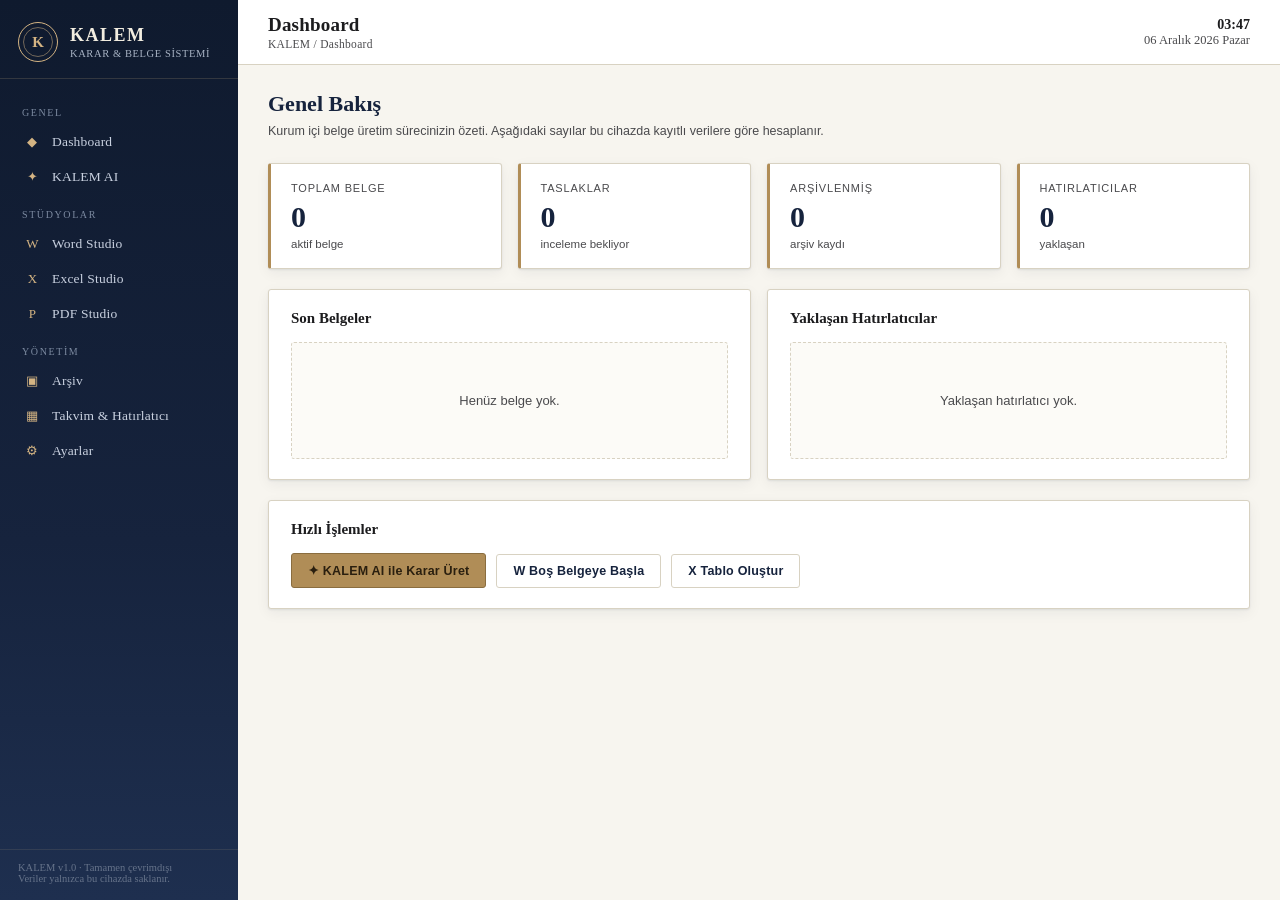
==== commit a571d910: "Add files via upload" ====
--- a/index.html
+++ b/index.html
@@ -4,7 +4,7 @@
 <meta charset="UTF-8">
 <meta name="viewport" content="width=device-width, initial-scale=1.0">
 <title>KALEM — Kurumsal Karar ve Belge Üretim Sistemi</title>
-<link rel="stylesheet" href="stil.css">
+<link rel="stylesheet" href="stil.css?v=3">
 </head>
 <body>
 
@@ -282,6 +282,6 @@
 
 <div id="toast"></div>
 
-<script src="uygulama.js"></script>
+<script src="uygulama.js?v=3"></script>
 </body>
 </html>
--- a/stil.css
+++ b/stil.css
@@ -0,0 +1,298 @@
+:root{
+  --navy-950:#0f1a2e;
+  --navy-900:#16233d;
+  --navy-800:#1e2f4f;
+  --navy-700:#2a3f66;
+  --bronze:#b08d57;
+  --bronze-light:#d4b483;
+  --bronze-dark:#8a6d3f;
+  --paper:#f7f5ef;
+  --paper-dark:#ece7db;
+  --ink:#1c1c1e;
+  --ink-soft:#4a4a4d;
+  --line:#d8d2c2;
+  --green:#3f6b4d;
+  --red:#9c3b3b;
+  --amber:#a67c2e;
+  --radius:3px;
+  --shadow:0 1px 2px rgba(15,26,46,.08), 0 4px 14px rgba(15,26,46,.06);
+}
+*{box-sizing:border-box;}
+html,body{height:100%;}
+body{
+  margin:0;
+  font-family:"Georgia","Times New Roman",serif;
+  background:var(--paper);
+  color:var(--ink);
+  font-size:15px;
+  -webkit-font-smoothing:antialiased;
+}
+.sans{font-family:-apple-system,"Segoe UI",Roboto,Arial,sans-serif;}
+button, input, select, textarea{font-family:inherit;}
+
+/* ---------- layout ---------- */
+#app{display:flex; min-height:100vh;}
+
+/* watermark texture on main paper areas */
+.watermark{
+  background-image:
+    repeating-linear-gradient(135deg, rgba(176,141,87,0.035) 0px, rgba(176,141,87,0.035) 1px, transparent 1px, transparent 22px);
+}
+
+/* ---------- sidebar ---------- */
+#sidebar{
+  width:238px;
+  min-width:238px;
+  background:linear-gradient(180deg, var(--navy-950), var(--navy-900) 60%, var(--navy-800));
+  color:#e9e4d6;
+  display:flex;
+  flex-direction:column;
+  position:sticky;
+  top:0;
+  height:100vh;
+  overflow-y:auto;
+}
+.brand{
+  padding:22px 18px 16px;
+  display:flex;
+  align-items:center;
+  gap:12px;
+  border-bottom:1px solid rgba(212,180,131,.18);
+}
+.seal{
+  width:40px;height:40px;border-radius:50%;
+  border:1.5px solid var(--bronze-light);
+  display:flex;align-items:center;justify-content:center;
+  font-family:"Georgia",serif;
+  font-weight:700;
+  font-size:15px;
+  color:var(--bronze-light);
+  position:relative;
+  flex-shrink:0;
+}
+.seal::before{
+  content:"";
+  position:absolute; inset:4px;
+  border:1px solid rgba(212,180,131,.5);
+  border-radius:50%;
+}
+.brand-text .name{font-size:18px; letter-spacing:1.5px; font-weight:700; color:#f2ede0;}
+.brand-text .sub{font-family:inherit; font-size:10.5px; letter-spacing:.6px; color:#a8b3c4; margin-top:2px;}
+
+nav.menu{padding:14px 10px; flex:1; overflow-y:auto;}
+.menu-group-label{
+  font-family:inherit; font-size:10px; letter-spacing:1.6px; text-transform:uppercase;
+  color:#7c8aa0; padding:14px 12px 6px;
+}
+.menu-item{
+  display:flex; align-items:center; gap:11px;
+  padding:9px 12px; margin:1px 0;
+  border-radius:var(--radius);
+  color:#c9d1e0; text-decoration:none; cursor:pointer;
+  font-size:13.5px; letter-spacing:.2px;
+  border-left:2px solid transparent;
+  transition:background .12s, color .12s;
+}
+.menu-item .ico{width:17px; text-align:center; flex-shrink:0; color:var(--bronze-light); font-size:13px;}
+.menu-item:hover{background:rgba(212,180,131,.08); color:#f2ede0;}
+.menu-item.active{background:rgba(212,180,131,.14); color:#f7f0dd; border-left-color:var(--bronze);}
+.sidebar-foot{
+  padding:12px 18px 16px; font-size:10.5px; color:#66738a; border-top:1px solid rgba(212,180,131,.12);
+}
+
+/* ---------- main ---------- */
+#main{flex:1; min-width:0; display:flex; flex-direction:column;}
+#topbar{
+  background:#fff; border-bottom:1px solid var(--line);
+  padding:14px 30px; display:flex; align-items:center; justify-content:space-between;
+  position:sticky; top:0; z-index:20;
+}
+#topbar h1{font-size:19px; margin:0; font-weight:700; letter-spacing:.2px;}
+#topbar .breadcrumb{font-size:11.5px; color:var(--ink-soft); letter-spacing:.3px; margin-top:2px;}
+.topbar-right{display:flex; align-items:center; gap:14px;}
+.clock{font-family:inherit; font-size:12.5px; color:var(--ink-soft); text-align:right;}
+.clock b{display:block; color:var(--ink); font-size:14px;}
+
+#content{padding:26px 30px 60px; flex:1;}
+
+.section{display:none;}
+.section.active{display:block; animation:fadeIn .18s ease;}
+@keyframes fadeIn{from{opacity:0; transform:translateY(4px);} to{opacity:1; transform:none;}}
+
+/* ---------- shared components ---------- */
+.card{
+  background:#fff; border:1px solid var(--line); border-radius:var(--radius);
+  box-shadow:var(--shadow);
+}
+.card-pad{padding:20px 22px;}
+.grid{display:grid; gap:16px;}
+.grid-4{grid-template-columns:repeat(4,1fr);}
+.grid-3{grid-template-columns:repeat(3,1fr);}
+.grid-2{grid-template-columns:repeat(2,1fr);}
+@media(max-width:1100px){.grid-4{grid-template-columns:repeat(2,1fr);} .grid-3{grid-template-columns:repeat(2,1fr);}}
+@media(max-width:720px){.grid-4,.grid-3,.grid-2{grid-template-columns:1fr;} #sidebar{position:fixed; z-index:50; transform:translateX(-100%); transition:transform .2s;} #sidebar.open{transform:none;} #content{padding:18px;}}
+
+.stat-card{padding:18px 20px; border-left:3px solid var(--bronze);}
+.stat-card .label{font-family:sans-serif; font-size:11px; letter-spacing:.8px; text-transform:uppercase; color:var(--ink-soft);}
+.stat-card .num{font-size:30px; font-weight:700; margin-top:6px; color:var(--navy-900);}
+.stat-card .sub{font-family:sans-serif; font-size:11.5px; color:var(--ink-soft); margin-top:4px;}
+
+h2.section-title{
+  font-size:22px; margin:0 0 4px; font-weight:700; color:var(--navy-900);
+  display:flex; align-items:center; gap:10px;
+}
+.section-desc{font-family:sans-serif; font-size:12.5px; color:var(--ink-soft); margin:0 0 22px; max-width:760px; line-height:1.6;}
+
+.btn{
+  font-family:sans-serif; font-size:12.5px; font-weight:600; letter-spacing:.2px;
+  padding:9px 16px; border-radius:var(--radius); border:1px solid var(--navy-900);
+  background:var(--navy-900); color:#f2ede0; cursor:pointer;
+  display:inline-flex; align-items:center; gap:7px;
+}
+.btn:hover{background:var(--navy-800);}
+.btn.secondary{background:#fff; color:var(--navy-900); border-color:var(--line);}
+.btn.secondary:hover{background:var(--paper-dark);}
+.btn.bronze{background:var(--bronze); border-color:var(--bronze-dark); color:#2a1f0f;}
+.btn.bronze:hover{background:var(--bronze-dark); color:#fff;}
+.btn.danger{background:#fff; color:var(--red); border-color:#e2c4c4;}
+.btn.danger:hover{background:#fbeded;}
+.btn.small{padding:5px 10px; font-size:11.5px;}
+.btn:disabled{opacity:.45; cursor:not-allowed;}
+
+.input, select.input, textarea.input{
+  width:100%; padding:9px 11px; border:1px solid var(--line); border-radius:var(--radius);
+  font-family:sans-serif; font-size:13px; background:#fff; color:var(--ink);
+}
+textarea.input{resize:vertical; line-height:1.55;}
+label.field-label{font-family:sans-serif; font-size:11.5px; font-weight:600; color:var(--ink-soft); display:block; margin-bottom:5px; letter-spacing:.2px;}
+.field{margin-bottom:14px;}
+
+table.data-table{width:100%; border-collapse:collapse; font-family:sans-serif; font-size:12.8px;}
+table.data-table th{
+  text-align:left; padding:10px 12px; background:var(--paper-dark); color:var(--ink-soft);
+  font-size:10.5px; letter-spacing:.6px; text-transform:uppercase; border-bottom:1px solid var(--line);
+}
+table.data-table td{padding:10px 12px; border-bottom:1px solid var(--line); vertical-align:top;}
+table.data-table tr:hover td{background:#fbf9f3;}
+.badge{
+  display:inline-block; padding:2px 9px; border-radius:20px; font-size:10.5px; font-family:sans-serif;
+  font-weight:600; letter-spacing:.3px;
+}
+.badge.type{background:#eef1f6; color:var(--navy-800);}
+.badge.status-taslak{background:#f4ecd8; color:var(--amber);}
+.badge.status-tamam{background:#e6f0e9; color:var(--green);}
+.badge.status-arsiv{background:#eee; color:#777;}
+
+.toolbar{display:flex; gap:10px; align-items:center; flex-wrap:wrap; margin-bottom:18px;}
+.toolbar .input{max-width:260px;}
+
+.empty-state{
+  text-align:center; padding:50px 20px; color:var(--ink-soft); font-family:sans-serif; font-size:13px;
+  border:1px dashed var(--line); border-radius:var(--radius); background:#fcfbf7;
+}
+.empty-state .big{font-size:34px; margin-bottom:10px; color:var(--bronze);}
+
+/* modal */
+.modal-overlay{
+  display:none; position:fixed; inset:0; background:rgba(15,26,46,.55); z-index:100;
+  align-items:flex-start; justify-content:center; padding:40px 20px; overflow-y:auto;
+}
+.modal-overlay.open{display:flex;}
+.modal{
+  background:#fff; border-radius:var(--radius); width:100%; max-width:640px;
+  box-shadow:0 20px 60px rgba(0,0,0,.3); animation:fadeIn .16s ease;
+}
+.modal.wide{max-width:900px;}
+.modal-head{padding:18px 22px; border-bottom:1px solid var(--line); display:flex; justify-content:space-between; align-items:center;}
+.modal-head h3{margin:0; font-size:16.5px;}
+.modal-close{cursor:pointer; font-size:20px; color:var(--ink-soft); background:none; border:none; line-height:1;}
+.modal-body{padding:22px; max-height:70vh; overflow-y:auto;}
+.modal-foot{padding:16px 22px; border-top:1px solid var(--line); display:flex; justify-content:flex-end; gap:10px;}
+
+.tag-row{display:flex; gap:7px; flex-wrap:wrap; margin-bottom:16px;}
+.tag-pill{
+  font-family:sans-serif; font-size:11.5px; padding:5px 12px; border-radius:20px; cursor:pointer;
+  border:1px solid var(--line); background:#fff; color:var(--ink-soft);
+}
+.tag-pill.active{background:var(--navy-900); color:#f2ede0; border-color:var(--navy-900);}
+
+.tmpl-card{padding:16px 18px; cursor:pointer; transition:transform .1s, box-shadow .1s;}
+.tmpl-card:hover{transform:translateY(-2px); box-shadow:0 6px 18px rgba(15,26,46,.12);}
+.tmpl-card .cat{font-family:sans-serif; font-size:10px; letter-spacing:.6px; text-transform:uppercase; color:var(--bronze-dark); font-weight:700;}
+.tmpl-card h4{margin:6px 0 5px; font-size:14.5px;}
+.tmpl-card p{font-family:sans-serif; font-size:11.8px; color:var(--ink-soft); margin:0; line-height:1.5;}
+
+.law-card{padding:15px 18px; margin-bottom:10px;}
+.law-card .law-title{font-weight:700; font-size:13.5px; color:var(--navy-900);}
+.law-card .law-meta{font-family:sans-serif; font-size:10.8px; color:var(--bronze-dark); margin:3px 0 8px; letter-spacing:.3px;}
+.law-card .law-text{font-size:13px; line-height:1.7; color:var(--ink);}
+
+/* Word studio */
+#wordEditor{
+  min-height:520px; background:#fff; border:1px solid var(--line); padding:50px 60px;
+  box-shadow:var(--shadow); line-height:1.85; font-size:14.5px; outline:none;
+}
+#wordEditor:focus{border-color:var(--bronze);}
+.editor-toolbar{
+  display:flex; gap:4px; flex-wrap:wrap; padding:9px; background:var(--paper-dark);
+  border:1px solid var(--line); border-bottom:none; border-radius:var(--radius) var(--radius) 0 0;
+}
+.editor-toolbar button{
+  width:32px; height:30px; border:1px solid transparent; background:none; border-radius:var(--radius);
+  cursor:pointer; font-size:13px; color:var(--navy-900); font-weight:700;
+}
+.editor-toolbar button:hover{background:#fff; border-color:var(--line);}
+.editor-toolbar .sep{width:1px; background:var(--line); margin:3px 5px;}
+.editor-page-wrap{max-width:820px; margin:0 auto;}
+
+/* Excel studio */
+#excelGrid{border-collapse:collapse; font-family:sans-serif; font-size:12.5px; background:#fff;}
+#excelGrid td, #excelGrid th{border:1px solid var(--line); padding:0;}
+#excelGrid th{background:var(--paper-dark); color:var(--ink-soft); font-size:10.5px; padding:6px 8px; min-width:100px;}
+#excelGrid td input{
+  width:100%; border:none; padding:6px 8px; font-family:sans-serif; font-size:12.5px;
+  outline:none; background:transparent;
+}
+#excelGrid td input:focus{background:#fdf6e3;}
+#excelGrid th.rownum{background:var(--navy-900); color:#f2ede0; text-align:center; min-width:34px;}
+
+/* calendar */
+.cal-grid{display:grid; grid-template-columns:repeat(7,1fr); gap:6px;}
+.cal-day-label{font-family:sans-serif; font-size:10.5px; text-align:center; color:var(--ink-soft); padding:4px 0; text-transform:uppercase; letter-spacing:.5px;}
+.cal-cell{
+  min-height:78px; border:1px solid var(--line); border-radius:var(--radius); padding:6px; background:#fff; cursor:pointer;
+  font-family:sans-serif;
+}
+.cal-cell.empty{background:transparent; border:none; cursor:default;}
+.cal-cell.today{border-color:var(--bronze); box-shadow:inset 0 0 0 1px var(--bronze);}
+.cal-cell .d{font-size:12px; font-weight:700; color:var(--ink-soft);}
+.cal-cell .evt{font-size:9.8px; background:var(--paper-dark); color:var(--navy-900); padding:1px 5px; border-radius:8px; margin-top:3px; display:block; overflow:hidden; white-space:nowrap; text-overflow:ellipsis;}
+
+.reminder-row{display:flex; align-items:center; gap:12px; padding:11px 0; border-bottom:1px solid var(--line);}
+.reminder-row .dot{width:8px; height:8px; border-radius:50%; background:var(--bronze); flex-shrink:0;}
+.reminder-row .date{font-family:sans-serif; font-size:11px; color:var(--ink-soft); width:78px; flex-shrink:0;}
+.reminder-row .txt{flex:1; font-size:13.5px;}
+
+/* toast */
+#toast{
+  position:fixed; bottom:24px; right:24px; background:var(--navy-950); color:#f2ede0;
+  padding:12px 18px; border-radius:var(--radius); font-family:sans-serif; font-size:12.8px;
+  box-shadow:0 8px 24px rgba(0,0,0,.3); z-index:200; display:none; border-left:3px solid var(--bronze);
+}
+#toast.show{display:block; animation:fadeIn .18s ease;}
+
+.kalem-ai-box{padding:26px 28px;}
+.kalem-ai-result{margin-top:20px; padding-top:20px; border-top:1px dashed var(--line);}
+.chip-line{display:flex; gap:8px; flex-wrap:wrap; margin:10px 0 4px;}
+.chip{font-family:sans-serif; font-size:11px; background:var(--paper-dark); padding:4px 10px; border-radius:20px; color:var(--navy-900);}
+
+.hamburger{display:none; background:none; border:none; font-size:20px; cursor:pointer; color:var(--navy-900);}
+@media(max-width:720px){.hamburger{display:block;}}
+
+@media print{
+  #sidebar, #topbar, .toolbar, .editor-toolbar, .btn, #toast, .no-print{display:none !important;}
+  #content{padding:0;}
+  #main, #app{display:block;}
+  #wordEditor{border:none; box-shadow:none; padding:0;}
+  body{background:#fff;}
+}
